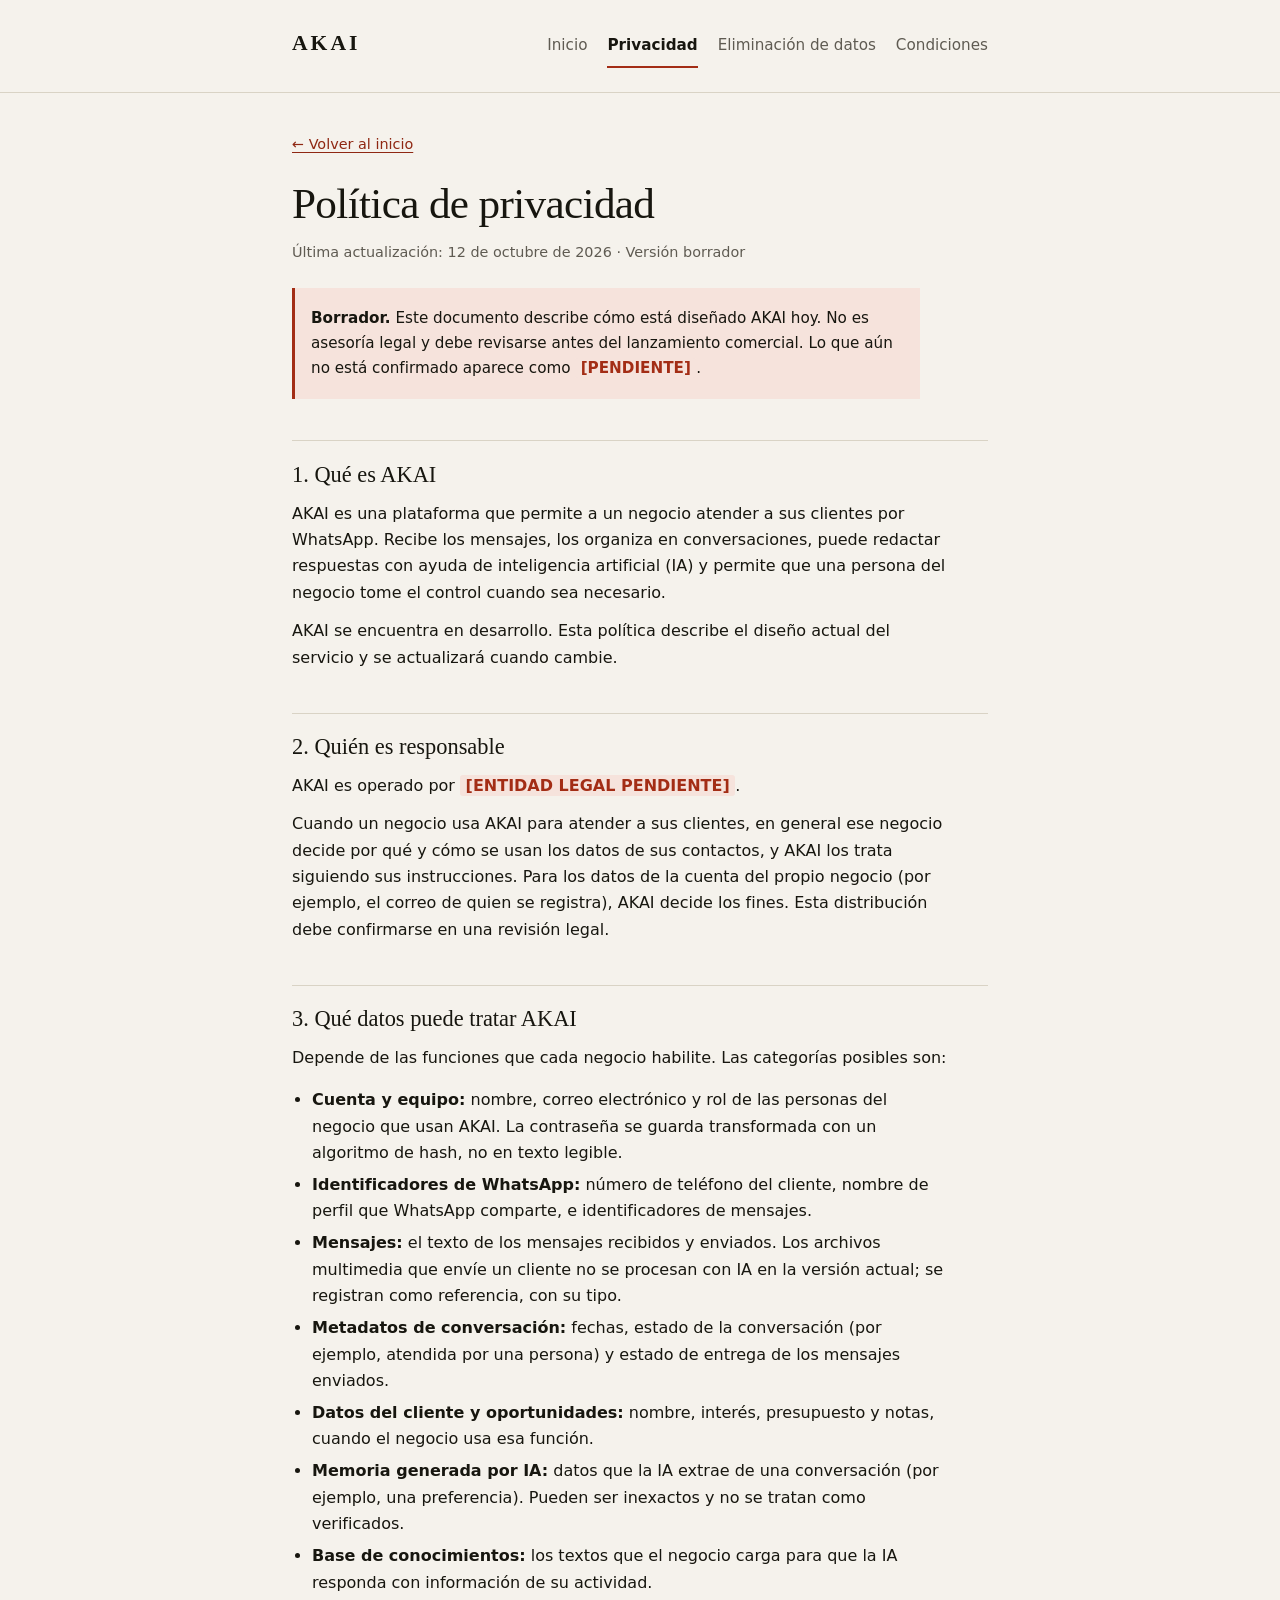
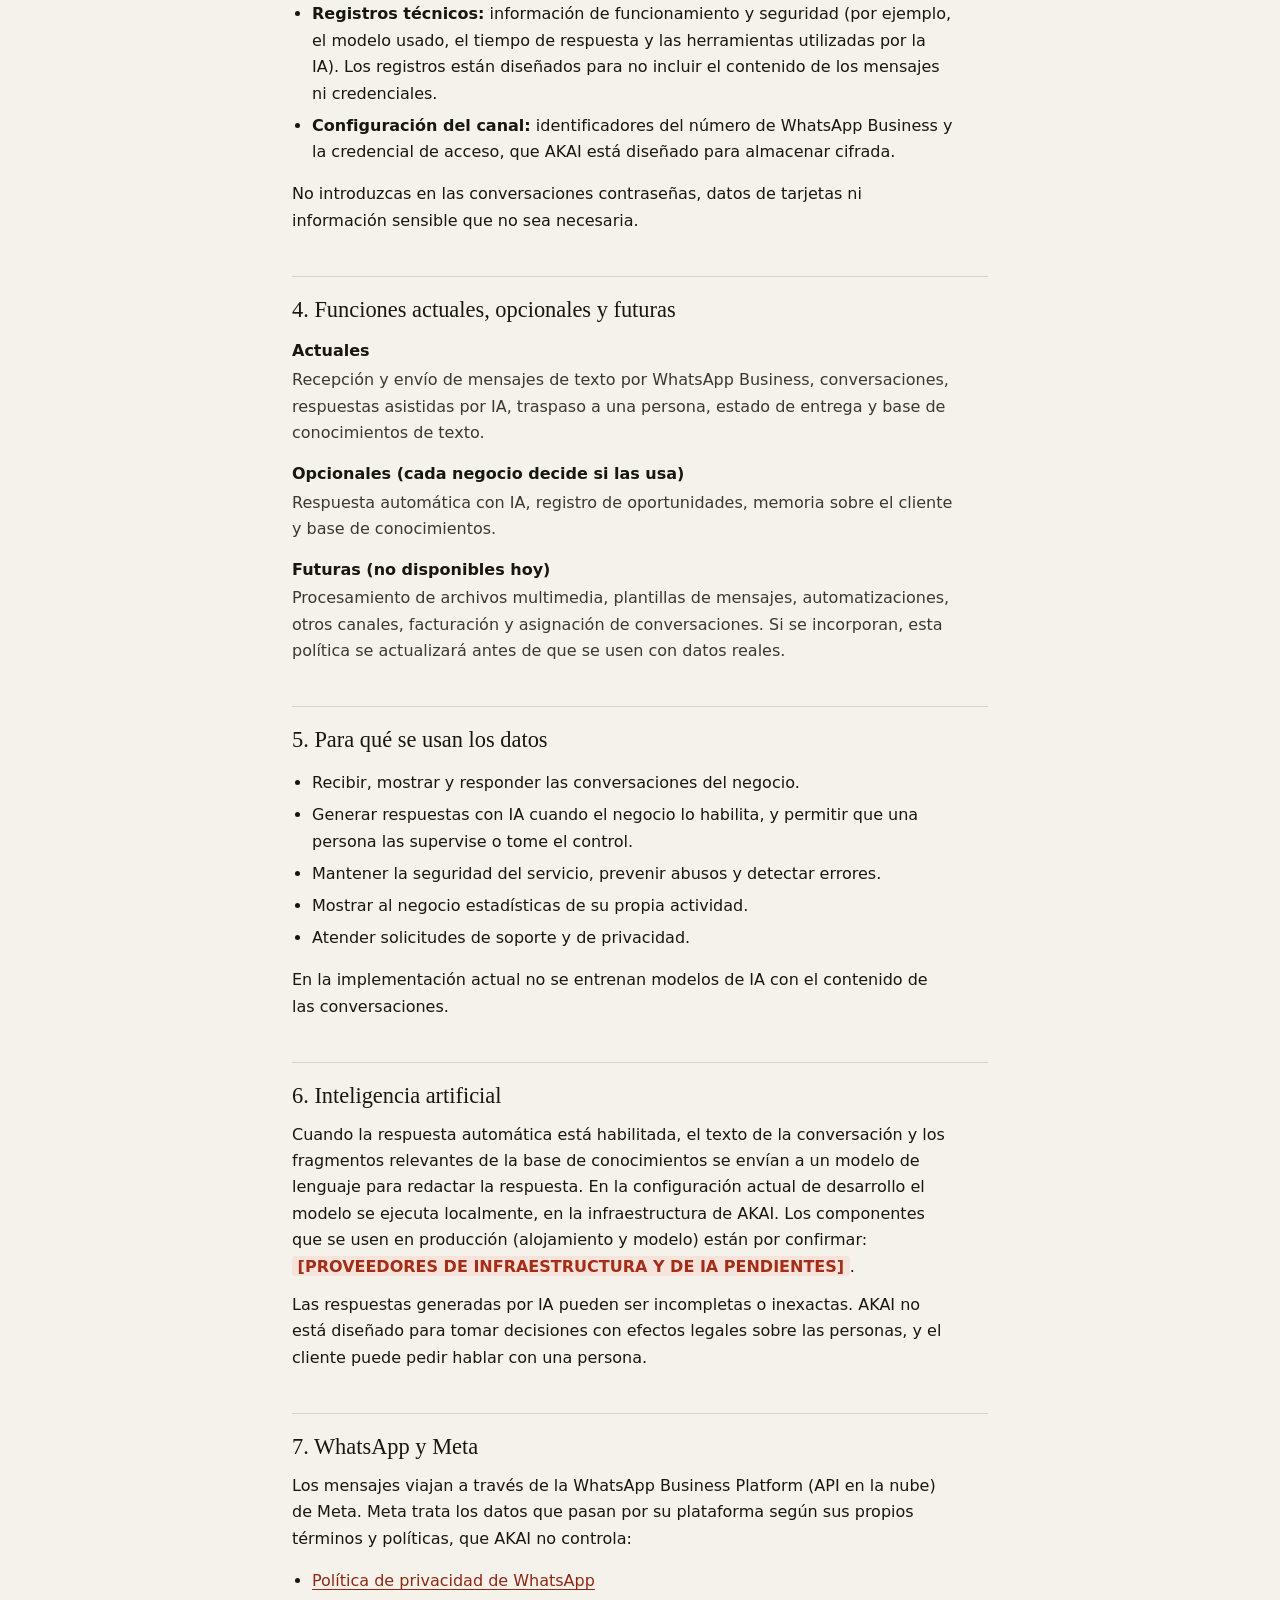
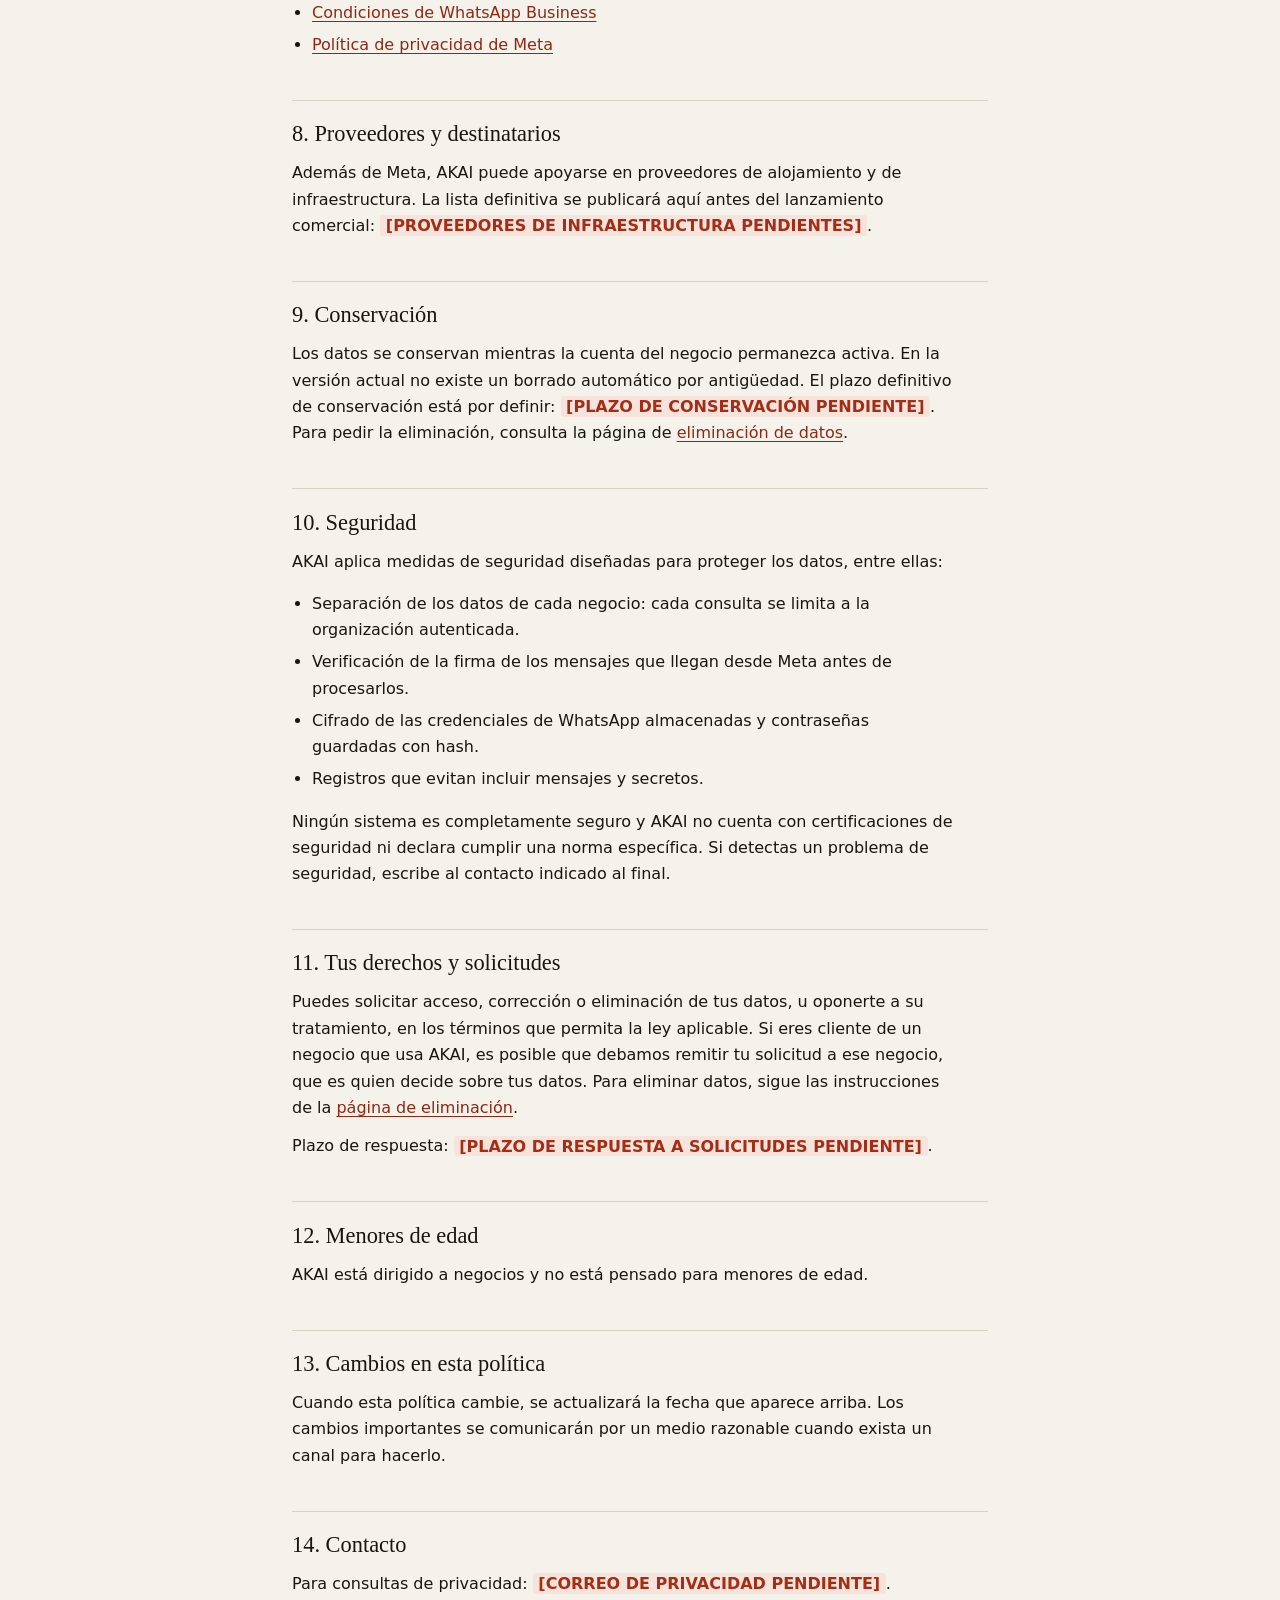
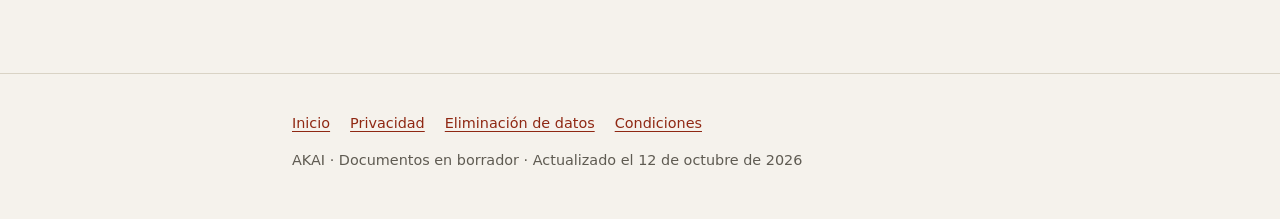
==== privacy-policy.html @ 7ccb95af "feat: AKAI legal pages for WhatsApp Cloud API (draft) Static privacy policy, data deletion and terms" ====
<!doctype html>
<html lang="es">
<head>
  <meta charset="utf-8">
  <meta name="viewport" content="width=device-width, initial-scale=1">
  <title>Política de privacidad · AKAI</title>
  <meta name="description" content="Qué datos puede tratar AKAI al atender conversaciones de WhatsApp con ayuda de IA, para qué se usan, con quién se comparten y cómo ejercer tus derechos.">
  <link rel="canonical" href="https://lozan0-is.github.io/akai-whatsapp-legal/privacy-policy.html">
  <link rel="icon" href="data:image/svg+xml,%3Csvg xmlns='http://www.w3.org/2000/svg' viewBox='0 0 32 32'%3E%3Crect width='32' height='32' fill='%2317160f'/%3E%3Ccircle cx='16' cy='16' r='7' fill='%23c0391f'/%3E%3C/svg%3E">
  <link rel="stylesheet" href="assets/styles.css">
</head>
<body>
  <a class="skip" href="#contenido">Saltar al contenido</a>
  <header class="site">
    <div class="wrap">
      <a class="brand" href="./">AKAI</a>
      <nav aria-label="Documentos legales">
        <ul>
          <li><a href="./">Inicio</a></li>
          <li><a href="privacy-policy.html" aria-current="page">Privacidad</a></li>
          <li><a href="data-deletion.html">Eliminación de datos</a></li>
          <li><a href="terms.html">Condiciones</a></li>
        </ul>
      </nav>
    </div>
  </header>

  <main id="contenido">
    <div class="wrap">
      <p class="meta"><a href="./">← Volver al inicio</a></p>
      <h1>Política de privacidad</h1>
      <p class="meta">Última actualización: <time datetime="2026-10-12">12 de octubre de 2026</time> · Versión borrador</p>

      <div class="draft" role="note">
        <p><strong>Borrador.</strong> Este documento describe cómo está diseñado AKAI hoy. No es asesoría legal y debe revisarse antes del lanzamiento comercial. Lo que aún no está confirmado aparece como <span class="pending">[PENDIENTE]</span>.</p>
      </div>

      <h2 id="que-es">1. Qué es AKAI</h2>
      <p>AKAI es una plataforma que permite a un negocio atender a sus clientes por WhatsApp. Recibe los mensajes, los organiza en conversaciones, puede redactar respuestas con ayuda de inteligencia artificial (IA) y permite que una persona del negocio tome el control cuando sea necesario.</p>
      <p>AKAI se encuentra en desarrollo. Esta política describe el diseño actual del servicio y se actualizará cuando cambie.</p>

      <h2 id="quien">2. Quién es responsable</h2>
      <p>AKAI es operado por <span class="pending">[ENTIDAD LEGAL PENDIENTE]</span>.</p>
      <p>Cuando un negocio usa AKAI para atender a sus clientes, en general ese negocio decide por qué y cómo se usan los datos de sus contactos, y AKAI los trata siguiendo sus instrucciones. Para los datos de la cuenta del propio negocio (por ejemplo, el correo de quien se registra), AKAI decide los fines. Esta distribución debe confirmarse en una revisión legal.</p>

      <h2 id="datos">3. Qué datos puede tratar AKAI</h2>
      <p>Depende de las funciones que cada negocio habilite. Las categorías posibles son:</p>
      <ul>
        <li><strong>Cuenta y equipo:</strong> nombre, correo electrónico y rol de las personas del negocio que usan AKAI. La contraseña se guarda transformada con un algoritmo de hash, no en texto legible.</li>
        <li><strong>Identificadores de WhatsApp:</strong> número de teléfono del cliente, nombre de perfil que WhatsApp comparte, e identificadores de mensajes.</li>
        <li><strong>Mensajes:</strong> el texto de los mensajes recibidos y enviados. Los archivos multimedia que envíe un cliente no se procesan con IA en la versión actual; se registran como referencia, con su tipo.</li>
        <li><strong>Metadatos de conversación:</strong> fechas, estado de la conversación (por ejemplo, atendida por una persona) y estado de entrega de los mensajes enviados.</li>
        <li><strong>Datos del cliente y oportunidades:</strong> nombre, interés, presupuesto y notas, cuando el negocio usa esa función.</li>
        <li><strong>Memoria generada por IA:</strong> datos que la IA extrae de una conversación (por ejemplo, una preferencia). Pueden ser inexactos y no se tratan como verificados.</li>
        <li><strong>Base de conocimientos:</strong> los textos que el negocio carga para que la IA responda con información de su actividad.</li>
        <li><strong>Registros técnicos:</strong> información de funcionamiento y seguridad (por ejemplo, el modelo usado, el tiempo de respuesta y las herramientas utilizadas por la IA). Los registros están diseñados para no incluir el contenido de los mensajes ni credenciales.</li>
        <li><strong>Configuración del canal:</strong> identificadores del número de WhatsApp Business y la credencial de acceso, que AKAI está diseñado para almacenar cifrada.</li>
      </ul>
      <p>No introduzcas en las conversaciones contraseñas, datos de tarjetas ni información sensible que no sea necesaria.</p>

      <h2 id="funciones">4. Funciones actuales, opcionales y futuras</h2>
      <dl class="status-list">
        <dt>Actuales</dt>
        <dd>Recepción y envío de mensajes de texto por WhatsApp Business, conversaciones, respuestas asistidas por IA, traspaso a una persona, estado de entrega y base de conocimientos de texto.</dd>
        <dt>Opcionales (cada negocio decide si las usa)</dt>
        <dd>Respuesta automática con IA, registro de oportunidades, memoria sobre el cliente y base de conocimientos.</dd>
        <dt>Futuras (no disponibles hoy)</dt>
        <dd>Procesamiento de archivos multimedia, plantillas de mensajes, automatizaciones, otros canales, facturación y asignación de conversaciones. Si se incorporan, esta política se actualizará antes de que se usen con datos reales.</dd>
      </dl>

      <h2 id="finalidades">5. Para qué se usan los datos</h2>
      <ul>
        <li>Recibir, mostrar y responder las conversaciones del negocio.</li>
        <li>Generar respuestas con IA cuando el negocio lo habilita, y permitir que una persona las supervise o tome el control.</li>
        <li>Mantener la seguridad del servicio, prevenir abusos y detectar errores.</li>
        <li>Mostrar al negocio estadísticas de su propia actividad.</li>
        <li>Atender solicitudes de soporte y de privacidad.</li>
      </ul>
      <p>En la implementación actual no se entrenan modelos de IA con el contenido de las conversaciones.</p>

      <h2 id="ia">6. Inteligencia artificial</h2>
      <p>Cuando la respuesta automática está habilitada, el texto de la conversación y los fragmentos relevantes de la base de conocimientos se envían a un modelo de lenguaje para redactar la respuesta. En la configuración actual de desarrollo el modelo se ejecuta localmente, en la infraestructura de AKAI. Los componentes que se usen en producción (alojamiento y modelo) están por confirmar: <span class="pending">[PROVEEDORES DE INFRAESTRUCTURA Y DE IA PENDIENTES]</span>.</p>
      <p>Las respuestas generadas por IA pueden ser incompletas o inexactas. AKAI no está diseñado para tomar decisiones con efectos legales sobre las personas, y el cliente puede pedir hablar con una persona.</p>

      <h2 id="meta">7. WhatsApp y Meta</h2>
      <p>Los mensajes viajan a través de la WhatsApp Business Platform (API en la nube) de Meta. Meta trata los datos que pasan por su plataforma según sus propios términos y políticas, que AKAI no controla:</p>
      <ul>
        <li><a href="https://www.whatsapp.com/legal/privacy-policy" rel="noopener">Política de privacidad de WhatsApp</a></li>
        <li><a href="https://www.whatsapp.com/legal/business-terms" rel="noopener">Condiciones de WhatsApp Business</a></li>
        <li><a href="https://www.facebook.com/privacy/policy/" rel="noopener">Política de privacidad de Meta</a></li>
      </ul>

      <h2 id="proveedores">8. Proveedores y destinatarios</h2>
      <p>Además de Meta, AKAI puede apoyarse en proveedores de alojamiento y de infraestructura. La lista definitiva se publicará aquí antes del lanzamiento comercial: <span class="pending">[PROVEEDORES DE INFRAESTRUCTURA PENDIENTES]</span>.</p>

      <h2 id="conservacion">9. Conservación</h2>
      <p>Los datos se conservan mientras la cuenta del negocio permanezca activa. En la versión actual no existe un borrado automático por antigüedad. El plazo definitivo de conservación está por definir: <span class="pending">[PLAZO DE CONSERVACIÓN PENDIENTE]</span>. Para pedir la eliminación, consulta la página de <a href="data-deletion.html">eliminación de datos</a>.</p>

      <h2 id="seguridad">10. Seguridad</h2>
      <p>AKAI aplica medidas de seguridad diseñadas para proteger los datos, entre ellas:</p>
      <ul>
        <li>Separación de los datos de cada negocio: cada consulta se limita a la organización autenticada.</li>
        <li>Verificación de la firma de los mensajes que llegan desde Meta antes de procesarlos.</li>
        <li>Cifrado de las credenciales de WhatsApp almacenadas y contraseñas guardadas con hash.</li>
        <li>Registros que evitan incluir mensajes y secretos.</li>
      </ul>
      <p>Ningún sistema es completamente seguro y AKAI no cuenta con certificaciones de seguridad ni declara cumplir una norma específica. Si detectas un problema de seguridad, escribe al contacto indicado al final.</p>

      <h2 id="derechos">11. Tus derechos y solicitudes</h2>
      <p>Puedes solicitar acceso, corrección o eliminación de tus datos, u oponerte a su tratamiento, en los términos que permita la ley aplicable. Si eres cliente de un negocio que usa AKAI, es posible que debamos remitir tu solicitud a ese negocio, que es quien decide sobre tus datos. Para eliminar datos, sigue las instrucciones de la <a href="data-deletion.html">página de eliminación</a>.</p>
      <p>Plazo de respuesta: <span class="pending">[PLAZO DE RESPUESTA A SOLICITUDES PENDIENTE]</span>.</p>

      <h2 id="menores">12. Menores de edad</h2>
      <p>AKAI está dirigido a negocios y no está pensado para menores de edad.</p>

      <h2 id="cambios">13. Cambios en esta política</h2>
      <p>Cuando esta política cambie, se actualizará la fecha que aparece arriba. Los cambios importantes se comunicarán por un medio razonable cuando exista un canal para hacerlo.</p>

      <h2 id="contacto">14. Contacto</h2>
      <p>Para consultas de privacidad: <span class="pending">[CORREO DE PRIVACIDAD PENDIENTE]</span>.</p>
    </div>
  </main>

  <footer class="site">
    <div class="wrap">
      <ul>
        <li><a href="./">Inicio</a></li>
        <li><a href="privacy-policy.html">Privacidad</a></li>
        <li><a href="data-deletion.html">Eliminación de datos</a></li>
        <li><a href="terms.html">Condiciones</a></li>
      </ul>
      <p>AKAI · Documentos en borrador · Actualizado el <time datetime="2026-10-12">12 de octubre de 2026</time></p>
    </div>
  </footer>
</body>
</html>
---- assets/styles.css ----
/* AKAI legal pages. Static, no dependencies, no external fonts or scripts. */
:root {
  --paper: #f5f2ec;
  --surface: #faf8f3;
  --ink: #17160f;
  --ink-soft: #3a382f;
  --muted: #5f5b52;
  --line: #d9d3c5;
  --accent: #a32d15;
  --accent-wash: #f6e3dc;
  --link: #8f2813;
  --serif: 'Iowan Old Style', 'Palatino Linotype', Palatino, 'Book Antiqua', Georgia, serif;
  --sans: system-ui, -apple-system, 'Segoe UI', Roboto, 'Helvetica Neue', Arial, sans-serif;
  --mono: ui-monospace, 'Cascadia Mono', Consolas, monospace;
}

@media (prefers-color-scheme: dark) {
  :root {
    --paper: #14130f;
    --surface: #1a1915;
    --ink: #f1ede4;
    --ink-soft: #d4cfc2;
    --muted: #a6a194;
    --line: #38362f;
    --accent: #f4917e;
    --accent-wash: #3a211b;
    --link: #f4917e;
  }
}

* { box-sizing: border-box; }
html { -webkit-text-size-adjust: 100%; }
body {
  margin: 0;
  background: var(--paper);
  color: var(--ink);
  font-family: var(--sans);
  font-size: 1rem;
  line-height: 1.65;
  color-scheme: light dark;
}

a { color: var(--link); text-underline-offset: 3px; }
a:hover { text-decoration-thickness: 2px; }
:focus-visible { outline: 2px solid var(--accent); outline-offset: 3px; border-radius: 2px; }

.skip { position: absolute; left: 1rem; top: -4rem; background: var(--ink); color: var(--paper); padding: 0.6rem 1rem; z-index: 10; }
.skip:focus { top: 1rem; }

.wrap { width: 100%; max-width: 46rem; margin: 0 auto; padding: 0 1.25rem; }

header.site { border-bottom: 1px solid var(--line); }
header.site .wrap { display: flex; flex-wrap: wrap; align-items: baseline; justify-content: space-between; gap: 0.5rem 1.5rem; padding-top: 1.1rem; padding-bottom: 1.1rem; }
.brand { font-family: var(--serif); font-weight: 600; font-size: 1.35rem; letter-spacing: 0.14em; color: var(--ink); text-decoration: none; }
nav ul { list-style: none; margin: 0; padding: 0; display: flex; flex-wrap: wrap; gap: 0.25rem 1.25rem; }
nav a { color: var(--muted); text-decoration: none; font-size: 0.95rem; padding: 0.4rem 0; display: inline-block; min-height: 2.75rem; line-height: 1.9rem; }
nav a:hover { color: var(--ink); text-decoration: underline; }
nav a[aria-current='page'] { color: var(--ink); font-weight: 600; border-bottom: 2px solid var(--accent); }

main { padding: 2.5rem 0 4rem; }
h1 { font-family: var(--serif); font-weight: 500; font-size: clamp(1.9rem, 1.4rem + 2vw, 2.7rem); line-height: 1.12; letter-spacing: -0.015em; margin: 0 0 0.75rem; }
h2 { font-family: var(--serif); font-weight: 500; font-size: 1.4rem; line-height: 1.25; margin: 2.6rem 0 0.6rem; padding-top: 1.2rem; border-top: 1px solid var(--line); }
h3 { font-size: 1rem; font-weight: 600; margin: 1.5rem 0 0.25rem; }
p { margin: 0.75rem 0; max-width: 65ch; }
ul, ol { padding-left: 1.25rem; max-width: 65ch; }
li { margin: 0.35rem 0; }
.lede { font-size: 1.125rem; color: var(--ink-soft); }
.meta { font-size: 0.9rem; color: var(--muted); margin: 0 0 1.5rem; }

.draft { border-left: 3px solid var(--accent); background: var(--accent-wash); padding: 0.8rem 1rem; margin: 1.5rem 0; font-size: 0.95rem; max-width: 65ch; }
.draft p { margin: 0.3rem 0; }

/* A fact AKAI has not confirmed yet. Always visible, never hidden in a comment. */
.pending { background: var(--accent-wash); color: var(--accent); font-weight: 600; padding: 0.05em 0.35em; border-radius: 3px; white-space: normal; }

.status { font-family: var(--mono); font-size: 0.8rem; color: var(--muted); }
dl.status-list { margin: 0.5rem 0 1rem; max-width: 65ch; }
dl.status-list dt { font-weight: 600; margin-top: 0.9rem; }
dl.status-list dd { margin: 0.15rem 0 0; color: var(--ink-soft); }

.docs { list-style: none; padding: 0; margin: 2rem 0 0; max-width: none; border-top: 2px solid var(--ink); }
.docs li { margin: 0; border-bottom: 1px solid var(--line); }
.docs a { display: block; padding: 1.1rem 0.25rem; text-decoration: none; color: inherit; }
.docs a:hover { background: var(--surface); }
.docs strong { font-family: var(--serif); font-weight: 500; font-size: 1.3rem; color: var(--ink); display: block; text-decoration: underline; text-underline-offset: 4px; text-decoration-color: var(--accent); }
.docs span { display: block; color: var(--muted); font-size: 0.95rem; margin-top: 0.2rem; }

footer.site { border-top: 1px solid var(--line); padding: 1.5rem 0 2.5rem; color: var(--muted); font-size: 0.9rem; }
footer.site p { max-width: none; margin: 0.4rem 0; }
footer.site ul { list-style: none; padding: 0; margin: 0.5rem 0; display: flex; flex-wrap: wrap; gap: 0.25rem 1.25rem; max-width: none; }

@media (max-width: 480px) {
  main { padding-top: 1.75rem; }
  h2 { margin-top: 2rem; }
}
@media print {
  header.site nav, .skip { display: none; }
  body { background: #fff; color: #000; }
}
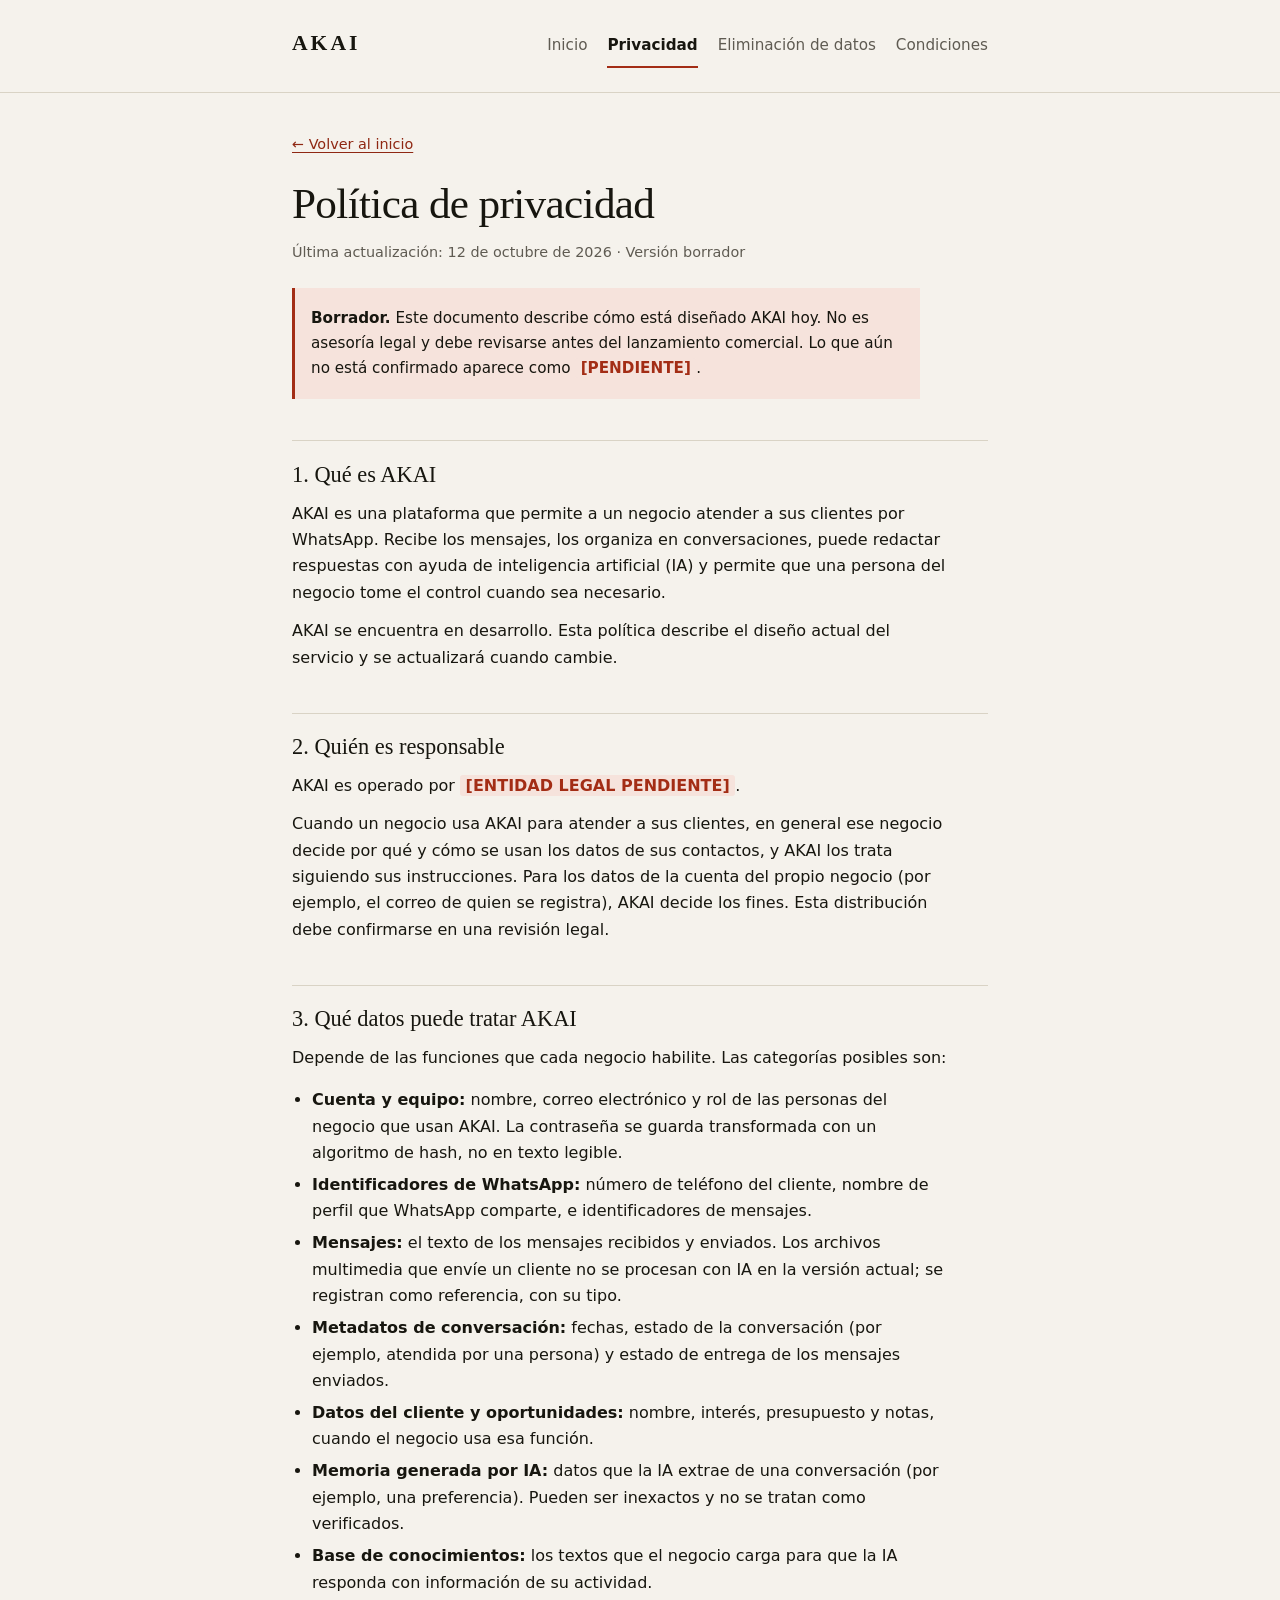
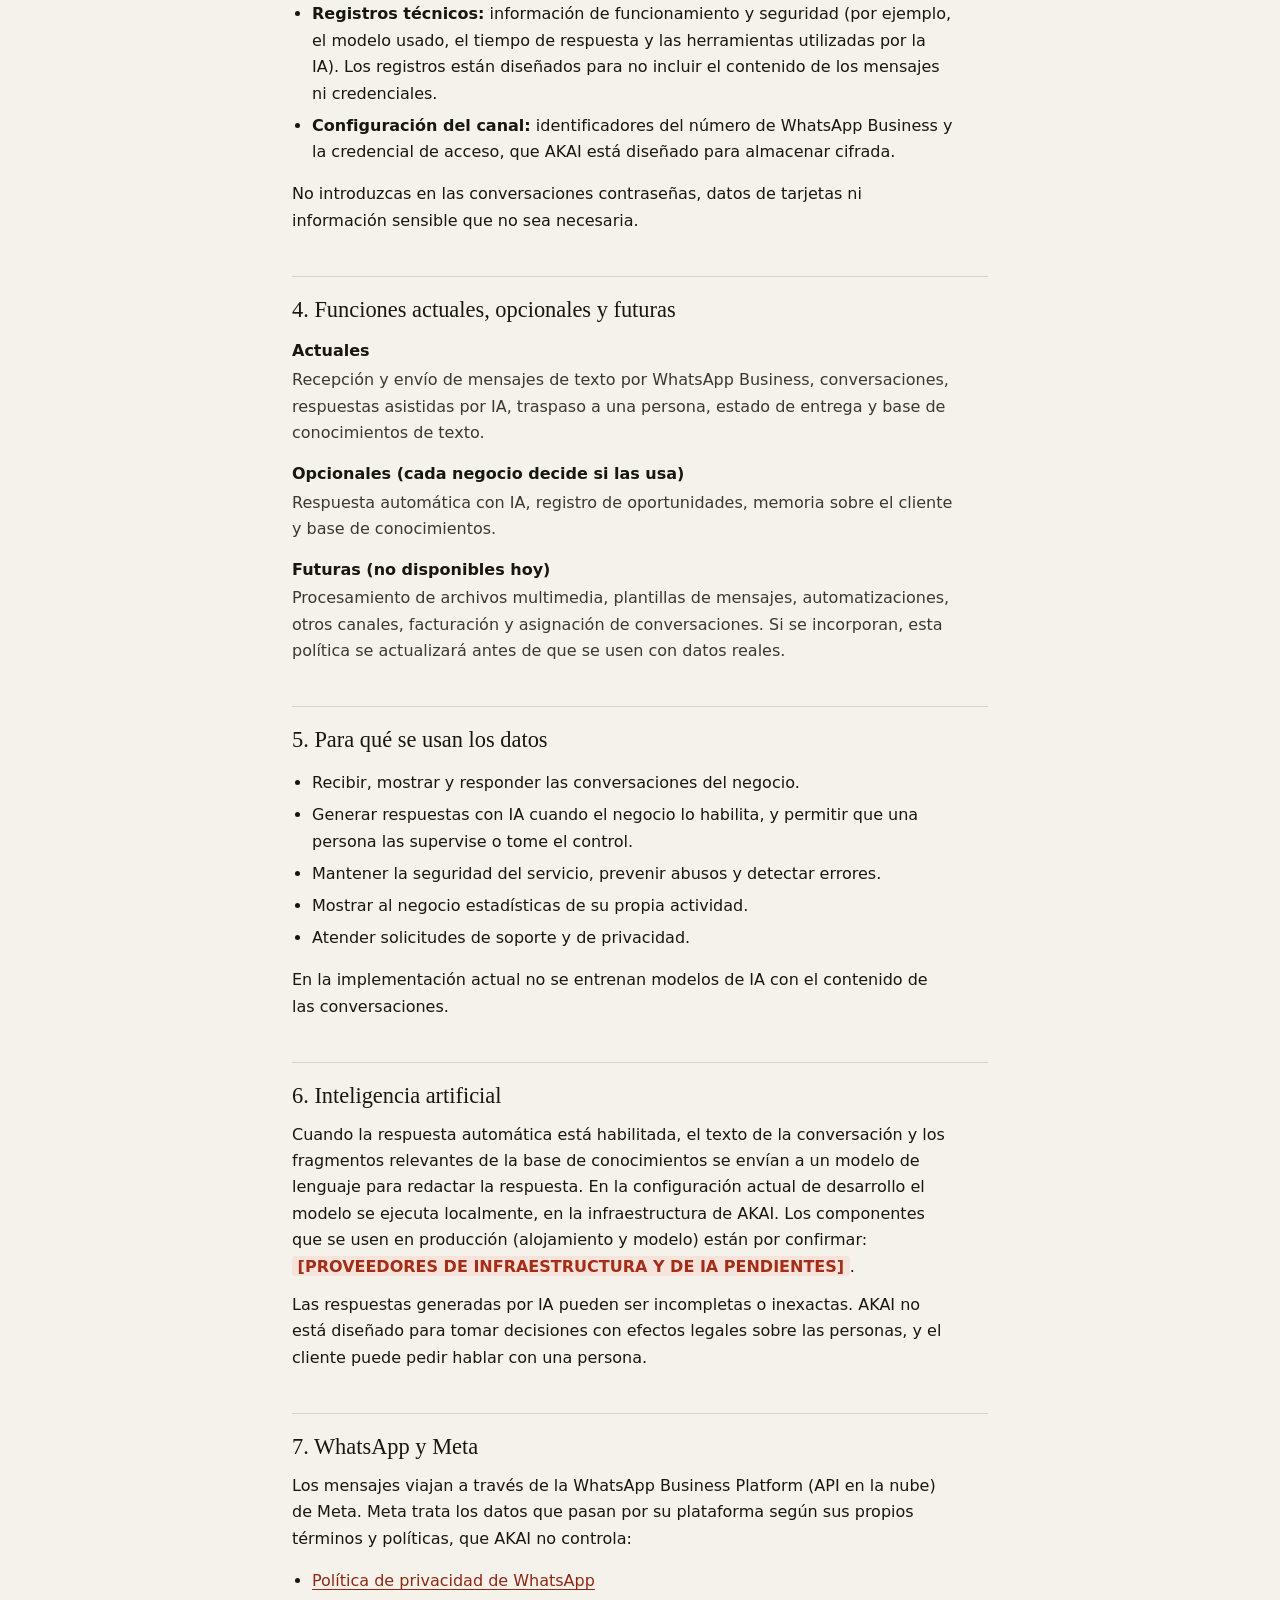
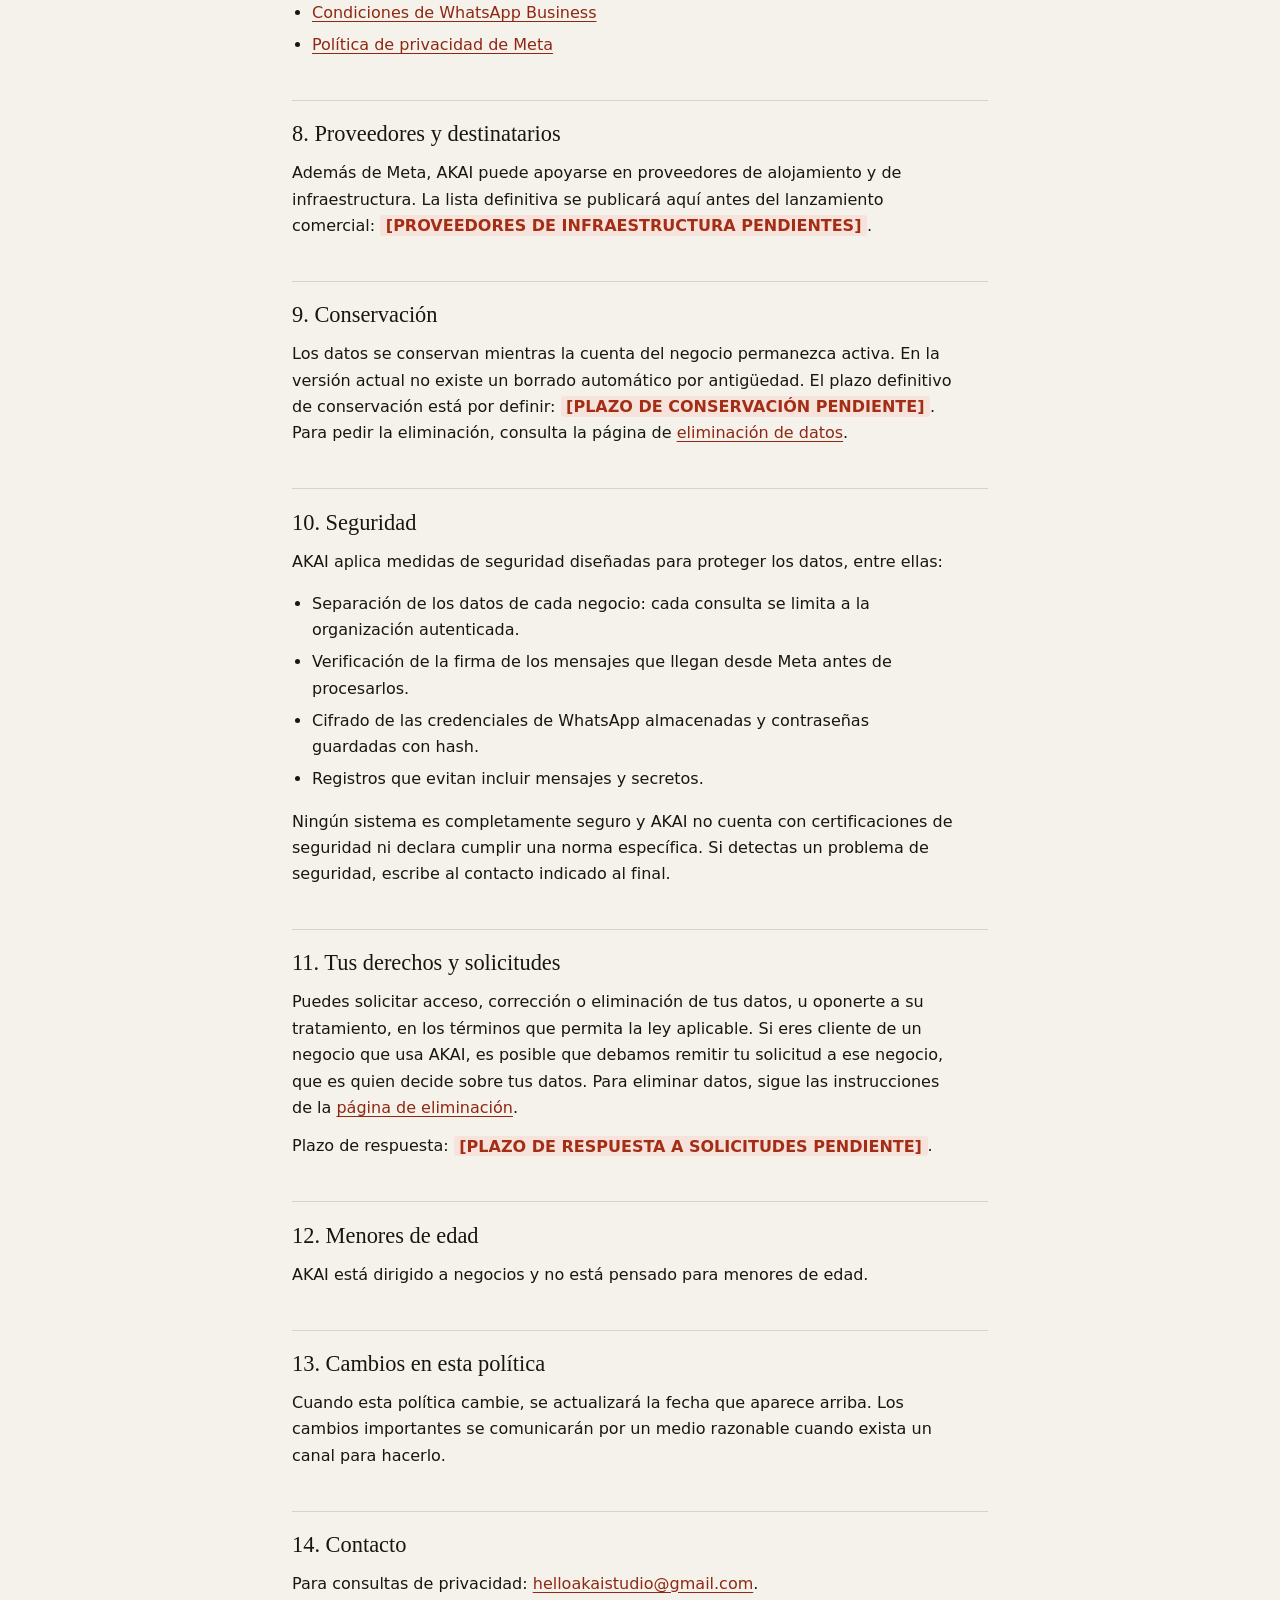
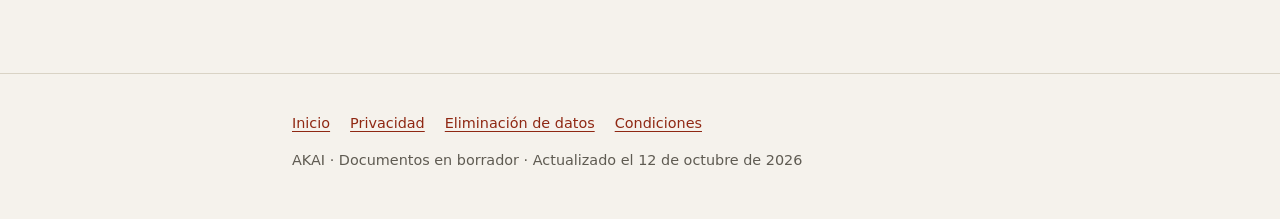
==== commit 375e8cda: "docs: add confirmed contact email to the legal pages Privacy and terms now link the confirmed contac" ====
--- a/privacy-policy.html
+++ b/privacy-policy.html
@@ -117,7 +117,7 @@
       <p>Cuando esta política cambie, se actualizará la fecha que aparece arriba. Los cambios importantes se comunicarán por un medio razonable cuando exista un canal para hacerlo.</p>
 
       <h2 id="contacto">14. Contacto</h2>
-      <p>Para consultas de privacidad: <span class="pending">[CORREO DE PRIVACIDAD PENDIENTE]</span>.</p>
+      <p>Para consultas de privacidad: <a href="mailto:helloakaistudio@gmail.com">helloakaistudio@gmail.com</a>.</p>
     </div>
   </main>
 
